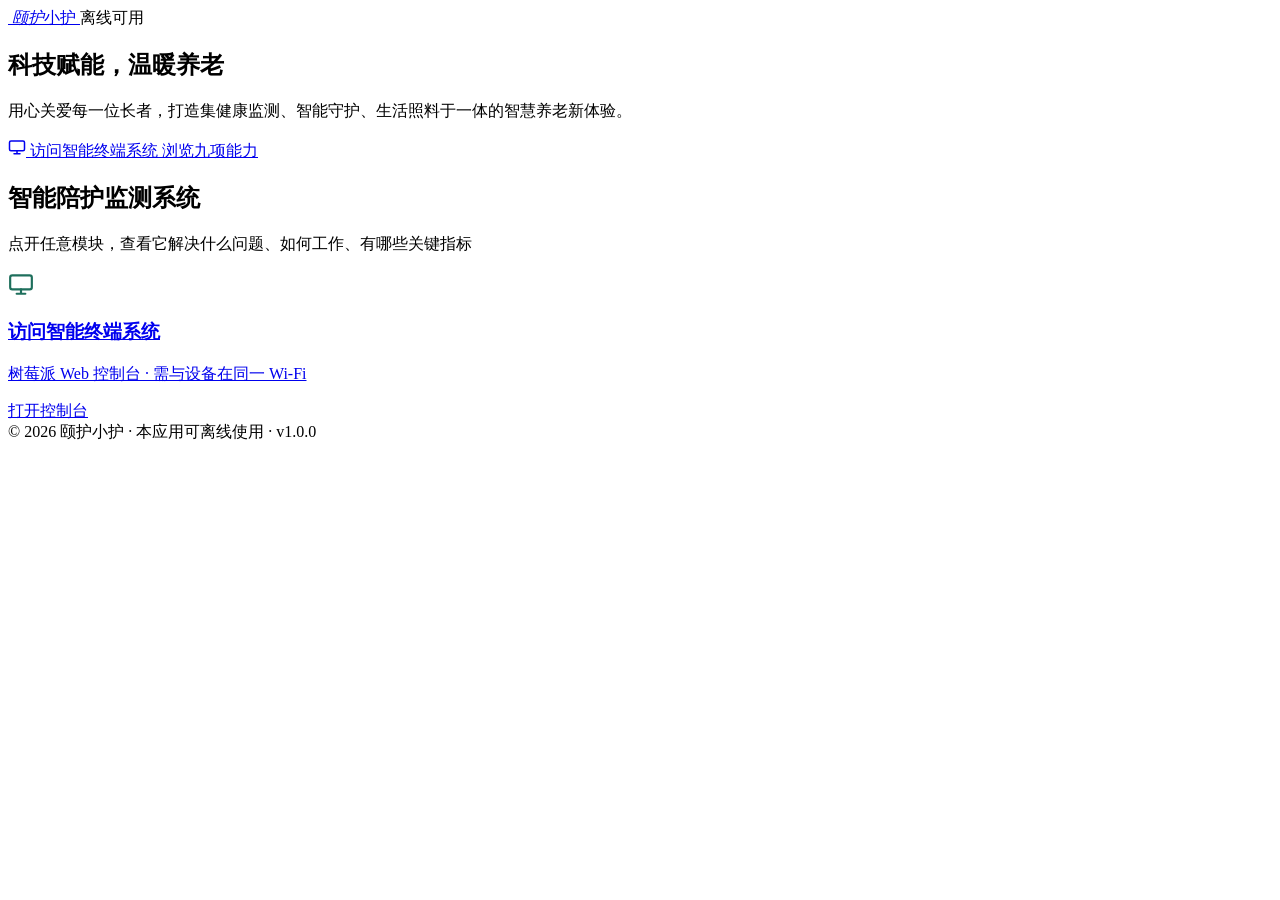
==== index.html @ c298331b "deploy: index.html" ====
﻿<!DOCTYPE html>
<html lang="zh-CN">
<head>
  <meta charset="utf-8">
  <meta name="viewport" content="width=device-width, initial-scale=1, viewport-fit=cover">
  <title>颐护小护 · 智慧陪护</title>
  <meta name="description" content="颐护小护：面向独居老人的多模态智慧陪护应用，九项能力，离线可用。">
  <meta name="theme-color" content="#1E6F5C">
  <link rel="manifest" href="manifest.json">
  <link rel="icon" type="image/png" href="favicon.png">
  <link rel="apple-touch-icon" href="assets/icons/apple-touch-icon.png">
  <meta name="apple-mobile-web-app-capable" content="yes">
  <meta name="apple-mobile-web-app-status-bar-style" content="default">
  <meta name="apple-mobile-web-app-title" content="颐护小护">
  <link rel="stylesheet" href="assets/css/style.css">
</head>
<body>

<header class="site-header">
  <div class="wrap header-inner">
    <a class="brand" href="./index.html">
      <img class="leaf" src="assets/img/logo.svg" alt="">
      <em>颐护</em><span>小护</span>
    </a>
    <span class="header-tag"><i></i>离线可用</span>
  </div>
</header>

<main>
  <section class="hero">
    <div class="wrap hero-center">
      <h1>科技赋能，温暖养老</h1>
      <p>用心关爱每一位长者，打造集健康监测、智能守护、生活照料于一体的智慧养老新体验。</p>
      <div class="cta-row">
        <a class="btn btn-primary" href="terminal.html">
          <svg width="18" height="18" viewBox="0 0 24 24" fill="none" stroke="currentColor" stroke-width="2" stroke-linecap="round" stroke-linejoin="round"><rect x="2" y="4" width="20" height="13" rx="2"/><path d="M8 21h8M12 17v4"/></svg>
          访问智能终端系统
        </a>
        <a class="btn btn-ghost" href="#modules">浏览九项能力</a>
      </div>
    </div>
  </section>

  <section class="section" id="modules">
    <div class="wrap">
      <div class="section-head">
        <h2>智能陪护监测系统</h2>
        <div class="rule"></div>
        <p>点开任意模块，查看它解决什么问题、如何工作、有哪些关键指标</p>
      </div>

      <div class="grid" id="grid"></div>

      <a class="terminal-card" href="terminal.html">
        <span class="screen">
          <svg width="26" height="26" viewBox="0 0 24 24" fill="none" stroke="#1E6F5C" stroke-width="2" stroke-linecap="round" stroke-linejoin="round"><rect x="2" y="4" width="20" height="13" rx="2"/><path d="M8 21h8M12 17v4"/></svg>
        </span>
        <span>
          <h3>访问智能终端系统</h3>
          <p id="terminal-host">树莓派 Web 控制台 · 需与设备在同一 Wi-Fi</p>
        </span>
        <span class="btn btn-primary">打开控制台</span>
      </a>
    </div>
  </section>
</main>

<footer class="site-footer">
  <div class="wrap">
    © 2026 颐护小护 · 本应用可离线使用 · v<span id="app-version">1.0.0</span>
  </div>
</footer>

<div class="install-bar" id="install-bar" hidden>
  <img src="assets/icons/icon-192.png" alt="" width="40" height="40">
  <div class="install-text">
    <strong>把「颐护小护」装到桌面</strong>
    <span id="install-tip">离线可用，打开即用</span>
  </div>
  <button class="btn btn-primary" id="install-btn">安装</button>
  <button class="install-close" id="install-close" aria-label="关闭">×</button>
</div>

<script src="assets/js/data.js"></script>
<script src="assets/js/app.js"></script>
</body>
</html>
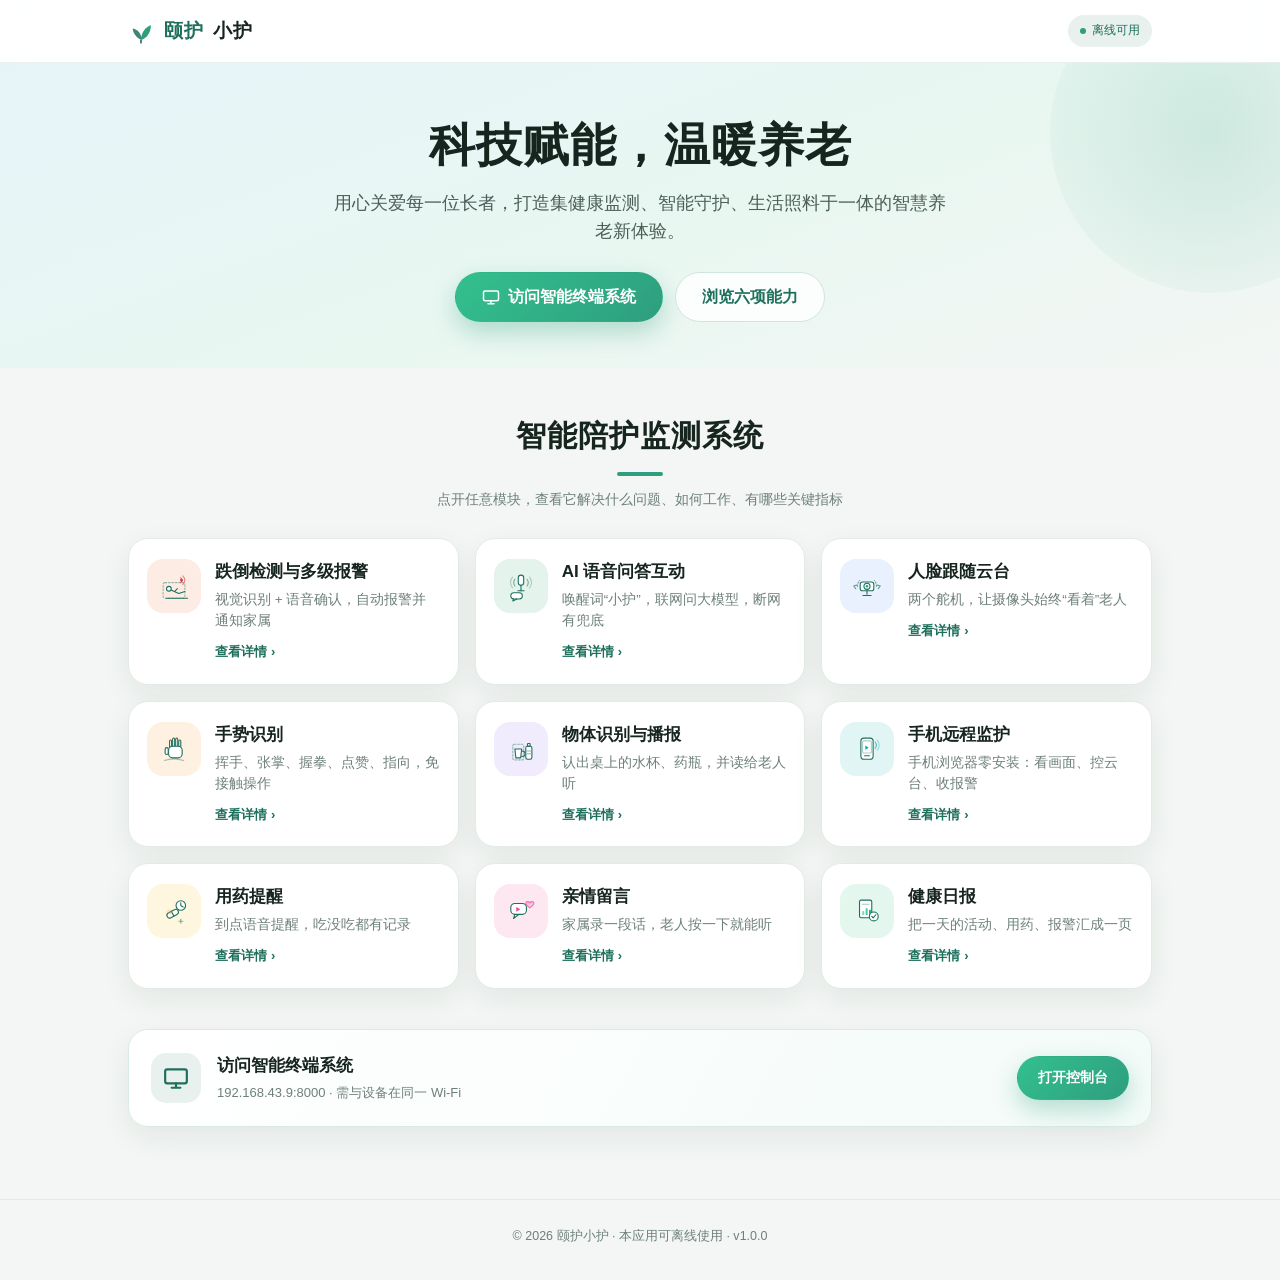
==== commit 7c7798e7: "deploy: index.html" ====
--- a/index.html
+++ b/index.html
@@ -36,7 +36,7 @@
           <svg width="18" height="18" viewBox="0 0 24 24" fill="none" stroke="currentColor" stroke-width="2" stroke-linecap="round" stroke-linejoin="round"><rect x="2" y="4" width="20" height="13" rx="2"/><path d="M8 21h8M12 17v4"/></svg>
           访问智能终端系统
         </a>
-        <a class="btn btn-ghost" href="#modules">浏览九项能力</a>
+        <a class="btn btn-ghost" href="#modules">浏览六项能力</a>
       </div>
     </div>
   </section>
--- a/assets/css/style.css
+++ b/assets/css/style.css
@@ -0,0 +1,595 @@
+/* 颐护小护 · 全局样式 */
+:root {
+  --brand: #1e6f5c;
+  --brand-2: #2e9e7e;
+  --brand-soft: #e8f1ed;
+  --bg: #f3f6f4;
+  --card: #ffffff;
+  --text: #17251f;
+  --sub: #6e8079;
+  --line: #e4ebe7;
+  --warm: #e98a3c;
+  --danger: #d64545;
+  --shadow: 0 10px 30px rgba(23, 37, 31, 0.07);
+  --radius: 20px;
+}
+
+* { box-sizing: border-box; -webkit-tap-highlight-color: transparent; }
+
+html { -webkit-text-size-adjust: 100%; }
+
+body {
+  margin: 0;
+  background: var(--bg);
+  color: var(--text);
+  font-family: -apple-system, BlinkMacSystemFont, "PingFang SC", "Microsoft YaHei", "Helvetica Neue", sans-serif;
+  font-size: 16px;
+  line-height: 1.6;
+  -webkit-font-smoothing: antialiased;
+}
+
+img, svg { display: block; max-width: 100%; }
+
+a { color: inherit; text-decoration: none; }
+
+.wrap {
+  width: 100%;
+  max-width: 1060px;
+  margin: 0 auto;
+  padding: 0 18px;
+}
+
+/* ---------- 顶部导航 ---------- */
+.site-header {
+  position: sticky;
+  top: 0;
+  z-index: 40;
+  background: rgba(255, 255, 255, 0.92);
+  backdrop-filter: saturate(180%) blur(12px);
+  border-bottom: 1px solid rgba(228, 235, 231, 0.8);
+}
+
+.header-inner {
+  display: flex;
+  align-items: center;
+  justify-content: space-between;
+  height: 62px;
+}
+
+.brand {
+  display: flex;
+  align-items: center;
+  gap: 10px;
+  font-weight: 700;
+  font-size: 19px;
+  letter-spacing: 0.5px;
+}
+
+.brand .leaf { width: 26px; height: 26px; }
+.brand em { font-style: normal; color: var(--brand); }
+.brand span { color: var(--text); }
+
+.header-tag {
+  display: inline-flex;
+  align-items: center;
+  gap: 6px;
+  font-size: 12px;
+  color: var(--brand);
+  background: var(--brand-soft);
+  padding: 6px 12px;
+  border-radius: 999px;
+}
+
+.header-tag i {
+  width: 6px; height: 6px; border-radius: 50%;
+  background: var(--brand-2);
+  display: inline-block;
+}
+
+/* ---------- 首屏 ---------- */
+.hero {
+  position: relative;
+  overflow: hidden;
+  padding: 54px 0 46px;
+  background: linear-gradient(160deg, #e6f4f9 0%, #e9f7f1 55%, #f3f6f4 100%);
+}
+
+.hero::after {
+  content: "";
+  position: absolute;
+  right: -90px;
+  top: -90px;
+  width: 320px;
+  height: 320px;
+  border-radius: 50%;
+  background: radial-gradient(circle, rgba(46, 158, 126, 0.16), rgba(46, 158, 126, 0));
+}
+
+.hero h1 {
+  margin: 0 0 14px;
+  font-size: clamp(30px, 6vw, 46px);
+  line-height: 1.25;
+  letter-spacing: 1px;
+  font-weight: 800;
+}
+
+.hero p {
+  margin: 0 auto;
+  max-width: 620px;
+  color: #4b5f57;
+  font-size: clamp(15px, 2.4vw, 18px);
+}
+
+.hero-center { text-align: center; position: relative; z-index: 1; }
+
+.cta-row {
+  display: flex;
+  flex-wrap: wrap;
+  gap: 12px;
+  justify-content: center;
+  margin-top: 26px;
+}
+
+.btn {
+  display: inline-flex;
+  align-items: center;
+  justify-content: center;
+  gap: 8px;
+  height: 50px;
+  padding: 0 26px;
+  border-radius: 999px;
+  font-size: 16px;
+  font-weight: 600;
+  border: 1px solid transparent;
+  cursor: pointer;
+  transition: transform 0.15s ease, box-shadow 0.15s ease;
+}
+
+.btn:active { transform: scale(0.98); }
+
+.btn-primary {
+  background: linear-gradient(135deg, #33c08e, var(--brand-2));
+  color: #fff;
+  box-shadow: 0 10px 24px rgba(46, 158, 126, 0.32);
+}
+
+.btn-ghost {
+  background: rgba(255, 255, 255, 0.85);
+  color: var(--brand);
+  border-color: #cfe6dd;
+}
+
+/* ---------- 区块 ---------- */
+.section { padding: 44px 0 10px; }
+
+.section-head { text-align: center; margin-bottom: 28px; }
+
+.section-head h2 {
+  margin: 0;
+  font-size: clamp(22px, 4.4vw, 30px);
+  letter-spacing: 1px;
+}
+
+.section-head .rule {
+  width: 46px;
+  height: 4px;
+  border-radius: 4px;
+  background: var(--brand-2);
+  margin: 12px auto 0;
+}
+
+.section-head p { margin: 12px 0 0; color: var(--sub); font-size: 14px; }
+
+/* ---------- 模块卡片 ---------- */
+.grid {
+  display: grid;
+  grid-template-columns: repeat(auto-fill, minmax(280px, 1fr));
+  gap: 16px;
+}
+
+.card {
+  display: flex;
+  gap: 14px;
+  align-items: flex-start;
+  background: var(--card);
+  border: 1px solid var(--line);
+  border-radius: var(--radius);
+  padding: 20px 18px;
+  box-shadow: var(--shadow);
+  transition: transform 0.18s ease, box-shadow 0.18s ease, border-color 0.18s ease;
+}
+
+.card:hover {
+  transform: translateY(-3px);
+  box-shadow: 0 16px 34px rgba(23, 37, 31, 0.1);
+  border-color: #cfe6dd;
+}
+
+.card .ico {
+  flex: 0 0 54px;
+  width: 54px;
+  height: 54px;
+  border-radius: 16px;
+  display: grid;
+  place-items: center;
+  background: var(--brand-soft);
+}
+
+.card .ico svg { width: 34px; height: 34px; }
+
+.card h3 {
+  margin: 2px 0 6px;
+  font-size: 17px;
+  line-height: 1.35;
+}
+
+.card p {
+  margin: 0;
+  color: var(--sub);
+  font-size: 13.5px;
+  line-height: 1.55;
+}
+
+.card .go {
+  margin-top: 10px;
+  font-size: 13px;
+  color: var(--brand);
+  font-weight: 600;
+  display: inline-flex;
+  align-items: center;
+  gap: 4px;
+}
+
+/* ---------- 终端入口 ---------- */
+.terminal-card {
+  margin: 40px 0 8px;
+  display: flex;
+  align-items: center;
+  gap: 16px;
+  padding: 22px 22px;
+  border-radius: var(--radius);
+  background: linear-gradient(120deg, #ffffff, #f3fbf8);
+  border: 1px solid #d9ece4;
+  box-shadow: var(--shadow);
+}
+
+.terminal-card .screen {
+  width: 50px; height: 50px;
+  border-radius: 15px;
+  background: var(--brand-soft);
+  display: grid; place-items: center;
+  flex: 0 0 50px;
+}
+
+.terminal-card h3 { margin: 0 0 4px; font-size: 17px; }
+.terminal-card p { margin: 0; color: var(--sub); font-size: 13px; }
+
+.terminal-card .btn {
+  margin-left: auto;
+  height: 44px;
+  padding: 0 20px;
+  font-size: 14px;
+}
+
+/* ---------- 页脚 ---------- */
+.site-footer {
+  margin-top: 54px;
+  padding: 26px 0 34px;
+  color: var(--sub);
+  font-size: 12.5px;
+  text-align: center;
+  border-top: 1px solid var(--line);
+}
+
+/* ---------- 详情页 ---------- */
+.detail-header {
+  position: sticky;
+  top: 0;
+  z-index: 30;
+  background: rgba(255, 255, 255, 0.94);
+  backdrop-filter: blur(10px);
+  border-bottom: 1px solid var(--line);
+}
+
+.back {
+  display: inline-flex;
+  align-items: center;
+  gap: 6px;
+  height: 56px;
+  font-size: 15px;
+  color: var(--sub);
+}
+
+.detail-hero {
+  padding: 22px 0 8px;
+}
+
+.detail-hero .art {
+  border-radius: 22px;
+  overflow: hidden;
+  background: #fff;
+  border: 1px solid var(--line);
+  box-shadow: var(--shadow);
+}
+
+.detail-hero .art svg { width: 100%; height: auto; }
+
+.detail-title {
+  display: flex;
+  align-items: center;
+  gap: 12px;
+  margin-top: 22px;
+}
+
+.detail-title .badge {
+  width: 46px; height: 46px;
+  border-radius: 14px;
+  display: grid; place-items: center;
+  background: var(--brand-soft);
+  flex: 0 0 46px;
+}
+
+.detail-title .badge svg { width: 28px; height: 28px; }
+
+.detail-title h1 { margin: 0; font-size: clamp(22px, 4.6vw, 30px); line-height: 1.3; }
+
+.detail-lead {
+  margin: 14px 0 0;
+  font-size: 17px;
+  color: var(--brand);
+  font-weight: 600;
+}
+
+.block {
+  margin-top: 26px;
+  background: var(--card);
+  border: 1px solid var(--line);
+  border-radius: var(--radius);
+  padding: 22px 20px;
+  box-shadow: var(--shadow);
+}
+
+.block h2 {
+  margin: 0 0 12px;
+  font-size: 17px;
+  display: flex;
+  align-items: center;
+  gap: 8px;
+}
+
+.block h2::before {
+  content: "";
+  width: 6px;
+  height: 18px;
+  border-radius: 4px;
+  background: var(--brand-2);
+}
+
+.block p { margin: 0; color: #3c4f48; font-size: 15px; }
+
+.steps { list-style: none; margin: 0; padding: 0; counter-reset: step; }
+
+.steps li {
+  position: relative;
+  padding: 0 0 20px 46px;
+  counter-increment: step;
+}
+
+.steps li:last-child { padding-bottom: 0; }
+
+.steps li::before {
+  content: counter(step);
+  position: absolute;
+  left: 0;
+  top: 0;
+  width: 30px;
+  height: 30px;
+  border-radius: 50%;
+  background: var(--brand-soft);
+  color: var(--brand);
+  font-size: 14px;
+  font-weight: 700;
+  display: grid;
+  place-items: center;
+}
+
+.steps li::after {
+  content: "";
+  position: absolute;
+  left: 14px;
+  top: 34px;
+  bottom: 4px;
+  width: 2px;
+  background: #e3eee9;
+}
+
+.steps li:last-child::after { display: none; }
+
+.steps strong { display: block; font-size: 15.5px; margin-bottom: 3px; }
+.steps span { color: var(--sub); font-size: 14px; }
+
+.spec-table {
+  width: 100%;
+  border-collapse: collapse;
+  font-size: 14.5px;
+}
+
+.spec-table tr { border-bottom: 1px solid #f0f5f2; }
+.spec-table tr:last-child { border-bottom: none; }
+.spec-table td { padding: 11px 2px; vertical-align: top; }
+.spec-table td:first-child { color: var(--sub); width: 44%; }
+.spec-table td:last-child { color: var(--text); font-weight: 600; text-align: right; }
+
+.chips { display: flex; flex-wrap: wrap; gap: 8px; }
+
+/* 流程示意图 */
+.flow {
+  margin: 4px 0 6px;
+  padding: 10px 4px;
+  background: linear-gradient(180deg, #f7fbf9, #ffffff);
+  border-radius: 14px;
+}
+
+.flow svg { width: 100%; height: auto; display: block; }
+
+.flow-cap {
+  margin: 6px 0 0;
+  text-align: center;
+  font-size: 12.5px;
+  color: #8b9a94;
+}
+
+.chip {
+  font-size: 13px;
+  color: var(--brand);
+  background: var(--brand-soft);
+  border-radius: 999px;
+  padding: 7px 14px;
+}
+
+.pager {
+  display: flex;
+  gap: 12px;
+  margin: 28px 0 0;
+}
+
+.pager a {
+  flex: 1;
+  background: #fff;
+  border: 1px solid var(--line);
+  border-radius: 16px;
+  padding: 14px 16px;
+  font-size: 14px;
+  color: var(--sub);
+}
+
+.pager a strong { display: block; color: var(--text); font-size: 15px; margin-top: 2px; }
+
+/* ---------- 终端页 ---------- */
+.term-shell {
+  height: 100vh;
+  display: flex;
+  flex-direction: column;
+  background: #0f1a17;
+}
+
+.term-bar {
+  display: flex;
+  align-items: center;
+  gap: 10px;
+  padding: 10px 12px;
+  background: #14231f;
+  color: #d8efe7;
+  font-size: 13px;
+  flex: 0 0 auto;
+}
+
+.term-bar .url {
+  flex: 1;
+  overflow: hidden;
+  text-overflow: ellipsis;
+  white-space: nowrap;
+  color: #8fb3a8;
+  font-family: ui-monospace, Menlo, Consolas, monospace;
+  font-size: 12px;
+}
+
+.icon-btn {
+  width: 36px;
+  height: 36px;
+  border-radius: 10px;
+  background: rgba(255, 255, 255, 0.08);
+  color: #d8efe7;
+  border: none;
+  display: grid;
+  place-items: center;
+  font-size: 16px;
+  cursor: pointer;
+}
+
+.term-frame { flex: 1; position: relative; background: #fff; }
+
+.term-frame iframe { width: 100%; height: 100%; border: 0; background: #fff; }
+
+.term-fallback {
+  position: absolute;
+  inset: 0;
+  background: #f3f6f4;
+  display: none;
+  flex-direction: column;
+  align-items: center;
+  justify-content: center;
+  text-align: center;
+  padding: 28px;
+  gap: 10px;
+}
+
+.term-fallback.show { display: flex; }
+
+.term-fallback h2 { margin: 0; font-size: 18px; }
+.term-fallback p { margin: 0; color: var(--sub); font-size: 14px; max-width: 360px; }
+
+.term-tip {
+  flex: 0 0 auto;
+  padding: 8px 12px;
+  background: #14231f;
+  color: #7fa79a;
+  font-size: 12px;
+  text-align: center;
+}
+
+/* ---------- 安装提示 ---------- */
+.install-bar {
+  position: fixed;
+  left: 14px;
+  right: 14px;
+  bottom: 14px;
+  z-index: 60;
+  display: flex;
+  align-items: center;
+  gap: 12px;
+  padding: 14px 16px;
+  border-radius: 18px;
+  background: #ffffff;
+  border: 1px solid var(--line);
+  box-shadow: 0 16px 40px rgba(23, 37, 31, 0.18);
+}
+
+.install-bar[hidden] { display: none; }
+
+.install-bar img { border-radius: 10px; flex: 0 0 auto; }
+
+.install-text { flex: 1; min-width: 0; }
+.install-text strong { display: block; font-size: 14.5px; }
+.install-text span { display: block; color: var(--sub); font-size: 12.5px; margin-top: 2px; }
+
+.install-bar .btn {
+  height: 38px;
+  padding: 0 18px;
+  font-size: 14px;
+  flex: 0 0 auto;
+}
+
+.install-close {
+  position: absolute;
+  top: -6px;
+  right: -6px;
+  width: 26px;
+  height: 26px;
+  border-radius: 50%;
+  border: 1px solid var(--line);
+  background: #fff;
+  color: var(--sub);
+  font-size: 16px;
+  line-height: 1;
+  cursor: pointer;
+}
+
+/* ---------- 小屏 ---------- */
+@media (max-width: 640px) {
+  .hero { padding: 40px 0 34px; }
+  .grid { grid-template-columns: 1fr; }
+  .terminal-card { flex-wrap: wrap; }
+  .terminal-card .btn { margin-left: 0; width: 100%; }
+  .card { padding: 18px 16px; }
+}
